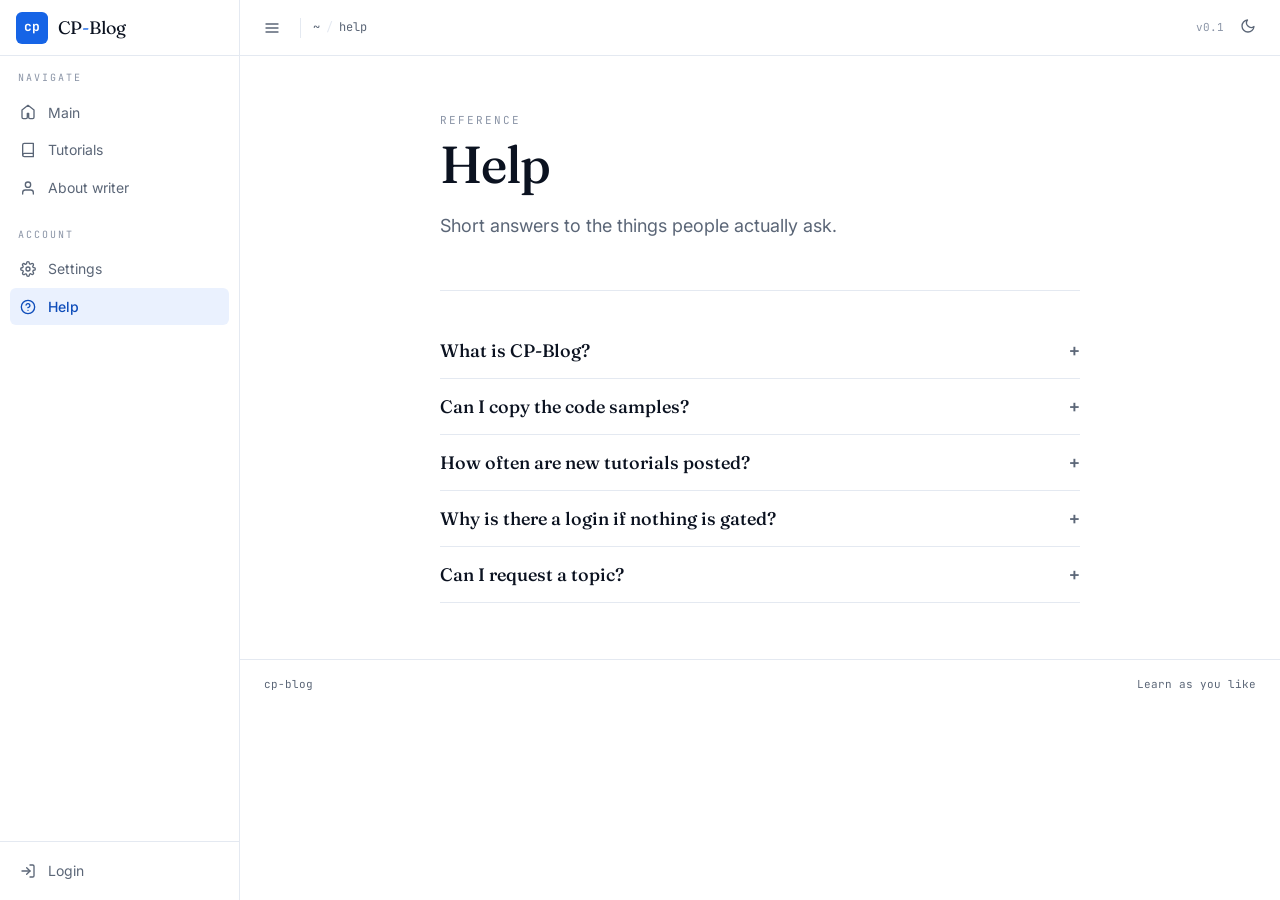
==== help.html @ 925a2780 "fully new update" ====
<!doctype html>
<html lang="en" data-theme="light">
<head>
<meta charset="utf-8" />
<meta name="viewport" content="width=device-width, initial-scale=1" />
<title>Help — CP-Blog</title>
<meta name="description" content="Hand-written competitive programming tutorials, notes and editorials." />
<link rel="preconnect" href="https://fonts.googleapis.com" />
<link rel="preconnect" href="https://fonts.gstatic.com" crossorigin />
<link href="https://fonts.googleapis.com/css2?family=JetBrains+Mono:wght@400;500;700&family=Inter:wght@400;500;600;700&family=Fraunces:opsz,wght@9..144,500;9..144,700&display=swap" rel="stylesheet" />
<link rel="stylesheet" href="assets/styles.css" />
</head>
<body>
<div class="app ">
  <div class="scrim"></div>
  <aside class="sidebar">
    <a class="brand" href="index.html">
      <span class="brand-mark">cp</span>
      <span class="brand-name nav-label">CP<span>-</span>Blog</span>
    </a>
    <div class="nav-section">
      <div class="nav-section-title">Navigate</div>
      <a class="nav-link" href="index.html"><svg viewBox="0 0 24 24" fill="none" stroke="currentColor" stroke-width="2" stroke-linecap="round" stroke-linejoin="round"><path d="M3 9l9-7 9 7v11a2 2 0 0 1-2 2h-4a2 2 0 0 1-2-2v-6h-2v6a2 2 0 0 1-2 2H5a2 2 0 0 1-2-2z"/></svg><span class="nav-label">Main</span></a><a class="nav-link" href="tutorials.html"><svg viewBox="0 0 24 24" fill="none" stroke="currentColor" stroke-width="2" stroke-linecap="round" stroke-linejoin="round"><path d="M4 19.5A2.5 2.5 0 0 1 6.5 17H20"/><path d="M6.5 2H20v20H6.5A2.5 2.5 0 0 1 4 19.5v-15A2.5 2.5 0 0 1 6.5 2z"/></svg><span class="nav-label">Tutorials</span></a><a class="nav-link" href="profile.html"><svg viewBox="0 0 24 24" fill="none" stroke="currentColor" stroke-width="2" stroke-linecap="round" stroke-linejoin="round"><path d="M20 21v-2a4 4 0 0 0-4-4H8a4 4 0 0 0-4 4v2"/><circle cx="12" cy="7" r="4"/></svg><span class="nav-label">About writer</span></a>
    </div>
    <div class="nav-section">
      <div class="nav-section-title">Account</div>
      <a class="nav-link" href="settings.html"><svg viewBox="0 0 24 24" fill="none" stroke="currentColor" stroke-width="2" stroke-linecap="round" stroke-linejoin="round"><circle cx="12" cy="12" r="3"/><path d="M19.4 15a1.65 1.65 0 0 0 .33 1.82l.06.06a2 2 0 1 1-2.83 2.83l-.06-.06a1.65 1.65 0 0 0-1.82-.33 1.65 1.65 0 0 0-1 1.51V21a2 2 0 1 1-4 0v-.09a1.65 1.65 0 0 0-1-1.51 1.65 1.65 0 0 0-1.82.33l-.06.06a2 2 0 1 1-2.83-2.83l.06-.06a1.65 1.65 0 0 0 .33-1.82 1.65 1.65 0 0 0-1.51-1H3a2 2 0 1 1 0-4h.09a1.65 1.65 0 0 0 1.51-1 1.65 1.65 0 0 0-.33-1.82l-.06-.06a2 2 0 1 1 2.83-2.83l.06.06a1.65 1.65 0 0 0 1.82.33h.01a1.65 1.65 0 0 0 1-1.51V3a2 2 0 1 1 4 0v.09a1.65 1.65 0 0 0 1 1.51h.01a1.65 1.65 0 0 0 1.82-.33l.06-.06a2 2 0 1 1 2.83 2.83l-.06.06a1.65 1.65 0 0 0-.33 1.82v.01a1.65 1.65 0 0 0 1.51 1H21a2 2 0 1 1 0 4h-.09a1.65 1.65 0 0 0-1.51 1z"/></svg><span class="nav-label">Settings</span></a><a class="nav-link active" href="help.html"><svg viewBox="0 0 24 24" fill="none" stroke="currentColor" stroke-width="2" stroke-linecap="round" stroke-linejoin="round"><circle cx="12" cy="12" r="10"/><path d="M9.09 9a3 3 0 0 1 5.83 1c0 2-3 3-3 3"/><line x1="12" y1="17" x2="12.01" y2="17"/></svg><span class="nav-label">Help</span></a>
    </div>
    <div class="sidebar-footer">
      <a class="nav-link" href="login.html"><svg viewBox="0 0 24 24" fill="none" stroke="currentColor" stroke-width="2" stroke-linecap="round" stroke-linejoin="round"><path d="M15 3h4a2 2 0 0 1 2 2v14a2 2 0 0 1-2 2h-4"/><polyline points="10 17 15 12 10 7"/><line x1="15" y1="12" x2="3" y2="12"/></svg><span class="nav-label">Login</span></a>
    </div>
  </aside>
  <div class="main">
    <header class="topbar">
      <button class="icon-btn" data-sidebar-toggle aria-label="Toggle sidebar"><svg viewBox="0 0 24 24" fill="none" stroke="currentColor" stroke-width="2" stroke-linecap="round" stroke-linejoin="round"><line x1="3" y1="6" x2="21" y2="6"/><line x1="3" y1="12" x2="21" y2="12"/><line x1="3" y1="18" x2="21" y2="18"/></svg></button>
      <span class="divider-v"></span>
      <nav id="crumbs" class="crumbs" data-page="help"></nav>
      <div class="right">
        <span class="version">v0.1</span>
        <button class="icon-btn" data-theme-toggle aria-label="Toggle theme"><span data-theme-icon></span></button>
      </div>
    </header>
    <main class="content">

<div class="container-narrow">
  <header class="section-divider">
    <div class="eyebrow" style="font-family:'JetBrains Mono',monospace;font-size:11px;text-transform:uppercase;letter-spacing:2px;color:var(--muted-2);margin-bottom:8px">Reference</div>
    <h1 class="hero" style="font-size:clamp(32px,5vw,52px)">Help</h1>
    <p class="lead">Short answers to the things people actually ask.</p>
  </header>
  <div><div class="faq-item"><button class="faq-q">What is CP-Blog?</button><div class="faq-a">A small personal site of hand written competitive programming tutorials. No course, no curriculum, just notes that helped me.</div></div><div class="faq-item"><button class="faq-q">Can I copy the code samples?</button><div class="faq-a">Yes. They are written to be readable first, fast second. Profile before you ship.</div></div><div class="faq-item"><button class="faq-q">How often are new tutorials posted?</button><div class="faq-a">Whenever a topic clicks for me. Roughly one per fortnight, sometimes two in a week.</div></div><div class="faq-item"><button class="faq-q">Why is there a login if nothing is gated?</button><div class="faq-a">Bookmarks, progress tracking and a weekly digest are coming. The shell is in place.</div></div><div class="faq-item"><button class="faq-q">Can I request a topic?</button><div class="faq-a">Reach me on any of the handles on the profile page. Persuasive examples earn priority.</div></div></div>
</div>

    </main>
    <footer class="footer">
      <span>cp-blog</span>
      <span>Learn as you like</span>
    </footer>
  </div>
</div>
<div id="toast" class="toast"><div class="t-title"></div><div class="t-desc"></div></div>
<script src="assets/tutorials.js"></script>
<script src="assets/app.js"></script>
</body>
</html>
---- assets/styles.css ----
:root {
  --bg: #ffffff;
  --fg: #0b1220;
  --muted: #5b6677;
  --muted-2: #8a94a6;
  --border: #e4e9f1;
  --rule: #e4e9f1;
  --card: #ffffff;
  --primary: #1664e6;
  --primary-fg: #ffffff;
  --primary-soft: #eaf1fe;
  --accent: #eaf1fe;
  --accent-fg: #0f4dba;
  --code-bg: #f4f7fc;
  --code-border: #e1e7f0;
  --shadow: 0 1px 0 rgba(15,30,60,.04);
}

html[data-theme="dark"] {
  --bg: #0a0a0a;
  --fg: #e8f3ec;
  --muted: #98a99e;
  --muted-2: #6e7d72;
  --border: #232323;
  --rule: #2a2a2a;
  --card: #0f0f0f;
  --primary: #25c764;
  --primary-fg: #0a0a0a;
  --primary-soft: #11261a;
  --accent: #11261a;
  --accent-fg: #44d97f;
  --code-bg: #121212;
  --code-border: #232323;
  --shadow: 0 1px 0 rgba(0,0,0,.4);
}

* { box-sizing: border-box; }
html, body { margin: 0; padding: 0; }

body {
  background: var(--bg);
  color: var(--fg);
  font-family: 'Inter', system-ui, -apple-system, Segoe UI, Roboto, sans-serif;
  font-size: 16px;
  line-height: 1.55;
  -webkit-font-smoothing: antialiased;
  -moz-osx-font-smoothing: grayscale;
}

a { color: inherit; text-decoration: none; }
button { font-family: inherit; }

::selection { background: color-mix(in srgb, var(--primary) 25%, transparent); }

.font-serif {
  font-family: 'Fraunces', Georgia, 'Times New Roman', serif;
  letter-spacing: -0.02em;
  font-weight: 500;
}

.font-mono {
  font-family: 'JetBrains Mono', ui-monospace, SFMono-Regular, Menlo, Consolas, monospace;
}

/* ======= Layout shell ======= */
.app {
  min-height: 100vh;
  padding-left: 240px;
  transition: padding-left .2s ease;
}

.app.collapsed { padding-left: 64px; }

.sidebar {
  border-right: 1px solid var(--border);
  background: var(--bg);
  display: flex;
  flex-direction: column;
  position: fixed;
  top: 0;
  left: 0;
  width: 240px;
  height: 100vh;
  overflow-y: auto;
  z-index: 40;
  transition: width .2s ease;
}

.app.collapsed .sidebar { width: 64px; }

.scrim { display: none; }

@media (max-width: 900px) {
  .app, .app.collapsed { padding-left: 0; }
  .sidebar {
    transform: translateX(-100%);
    transition: transform .2s ease;
    width: 260px;
    z-index: 60;
  }
  .app.menu-open .sidebar { transform: translateX(0); }
  .scrim {
    display: block;
    position: fixed; inset: 0;
    background: rgba(0,0,0,.5);
    z-index: 50;
    opacity: 0;
    pointer-events: none;
    transition: opacity .2s ease;
  }
  .app.menu-open .scrim { opacity: 1; pointer-events: auto; }
}

.sidebar .brand {
  display: flex;
  align-items: center;
  gap: 10px;
  padding: 14px 16px;
  border-bottom: 1px solid var(--border);
  height: 56px;
}

.brand-mark {
  width: 32px; height: 32px;
  background: var(--primary);
  color: var(--primary-fg);
  font-family: 'JetBrains Mono', monospace;
  font-weight: 700;
  font-size: 13px;
  display: grid; place-items: center;
  border-radius: 6px;
}

.brand-name { font-family: 'Fraunces', serif; font-size: 18px; }
.brand-name span { color: var(--primary); }

.app.collapsed .brand-name,
.app.collapsed .nav-label,
.app.collapsed .nav-section-title { display: none; }

.app.collapsed .sidebar .brand { justify-content: center; padding: 14px 8px; }

.nav-section {
  padding: 14px 10px 6px;
}

.nav-section-title {
  font-family: 'JetBrains Mono', monospace;
  font-size: 10px;
  text-transform: uppercase;
  letter-spacing: 2px;
  color: var(--muted-2);
  padding: 0 8px 8px;
}

.nav-link {
  display: flex;
  align-items: center;
  gap: 12px;
  padding: 8px 10px;
  border-radius: 6px;
  color: var(--muted);
  font-size: 14px;
  cursor: pointer;
  transition: background-color .15s, color .15s;
}
.nav-link:hover { background: color-mix(in srgb, var(--accent) 60%, transparent); color: var(--fg); }
.nav-link.active { background: var(--accent); color: var(--accent-fg); font-weight: 500; }
.nav-link svg { width: 16px; height: 16px; flex-shrink: 0; }

.sidebar-footer {
  margin-top: auto;
  border-top: 1px solid var(--border);
  padding: 10px;
}

/* ======= Main column ======= */
.main {
  display: flex;
  flex-direction: column;
  min-width: 0;
}

.topbar {
  height: 56px;
  border-bottom: 1px solid var(--border);
  background: color-mix(in srgb, var(--bg) 80%, transparent);
  backdrop-filter: blur(8px);
  display: flex;
  align-items: center;
  gap: 12px;
  padding: 0 16px;
  position: sticky;
  top: 0;
  z-index: 30;
}

.icon-btn {
  background: transparent;
  border: none;
  width: 32px; height: 32px;
  display: grid; place-items: center;
  cursor: pointer;
  color: var(--muted);
  border-radius: 6px;
}
.icon-btn:hover { background: var(--accent); color: var(--fg); }
.icon-btn svg { width: 16px; height: 16px; }

.divider-v { width: 1px; height: 20px; background: var(--border); }

.crumbs {
  font-family: 'JetBrains Mono', monospace;
  font-size: 12px;
  color: var(--muted);
  display: flex; align-items: center; gap: 6px;
}
.crumbs a:hover { color: var(--fg); }
.crumbs .sep { color: var(--border); }

.topbar .right { margin-left: auto; display: flex; align-items: center; gap: 8px; }
.version { font-family: 'JetBrains Mono', monospace; font-size: 11px; color: var(--muted-2); }

.content { flex: 1; }

.footer {
  border-top: 1px solid var(--border);
  padding: 16px 24px;
  font-family: 'JetBrains Mono', monospace;
  font-size: 11px;
  color: var(--muted);
  display: flex; flex-wrap: wrap; justify-content: space-between; gap: 8px;
}

/* ======= Containers ======= */
.container { max-width: 960px; margin: 0 auto; padding: 40px 24px; }
.container-narrow { max-width: 720px; margin: 0 auto; padding: 40px 24px; }
@media (min-width: 768px) { .container, .container-narrow { padding: 56px 40px; } }

.section-divider { border-bottom: 1px solid var(--rule); padding-bottom: 32px; margin-bottom: 32px; }

/* ======= Hero ======= */
.kicker {
  font-family: 'JetBrains Mono', monospace;
  font-size: 12px;
  color: var(--muted);
  display: inline-flex; align-items: center; gap: 8px;
  margin-bottom: 18px;
}
.kicker svg { width: 14px; height: 14px; }

h1.hero {
  font-family: 'Fraunces', serif;
  font-size: clamp(36px, 6vw, 64px);
  line-height: 1.05;
  letter-spacing: -0.02em;
  margin: 0;
  font-weight: 500;
}
h1.hero .accent { color: var(--primary); }

.lead {
  margin-top: 20px;
  font-size: 18px;
  color: var(--muted);
  max-width: 640px;
  line-height: 1.6;
}

.actions { margin-top: 28px; display: flex; flex-wrap: wrap; gap: 12px; }

.btn {
  display: inline-flex; align-items: center; gap: 6px;
  padding: 10px 18px;
  border-radius: 6px;
  font-size: 14px;
  font-weight: 500;
  cursor: pointer;
  border: 1px solid transparent;
  transition: opacity .15s, background-color .15s;
}
.btn-primary { background: var(--primary); color: var(--primary-fg); }
.btn-primary:hover { opacity: .9; }
.btn-outline { background: transparent; color: var(--fg); border-color: var(--border); }
.btn-outline:hover { background: var(--accent); }
.btn svg { width: 14px; height: 14px; }

.btn-block { width: 100%; justify-content: center; }

/* ======= Stats grid ======= */
.stats {
  margin-top: 40px;
  display: grid;
  grid-template-columns: repeat(3, minmax(0, 1fr));
  gap: 16px;
  max-width: 420px;
  font-family: 'JetBrains Mono', monospace;
  font-size: 12px;
}
.stat {
  border-left: 2px solid var(--primary);
  padding-left: 12px;
}
.stat .v { color: var(--fg); font-size: 15px; }
.stat .l { color: var(--muted-2); text-transform: uppercase; letter-spacing: 2px; font-size: 10px; }

/* ======= Section heads ======= */
.section-head {
  display: flex; align-items: end; justify-content: space-between;
  margin-bottom: 24px;
}
.section-head .eyebrow {
  font-family: 'JetBrains Mono', monospace;
  font-size: 11px;
  text-transform: uppercase;
  letter-spacing: 2px;
  color: var(--muted-2);
  margin-bottom: 4px;
}
.section-head h2 {
  font-family: 'Fraunces', serif;
  margin: 0;
  font-size: 28px;
  font-weight: 500;
  letter-spacing: -0.01em;
}
.section-head .more {
  font-family: 'JetBrains Mono', monospace;
  font-size: 12px;
  color: var(--muted);
  display: inline-flex; align-items: center; gap: 4px;
}
.section-head .more:hover { color: var(--fg); }

/* ======= Tutorial list ======= */
.list {
  list-style: none;
  margin: 0; padding: 0;
  border-top: 1px solid var(--border);
  border-bottom: 1px solid var(--border);
}
.list li { border-bottom: 1px solid var(--border); }
.list li:last-child { border-bottom: 0; }

.list-item {
  display: grid;
  grid-template-columns: 1fr;
  gap: 8px;
  padding: 20px 8px;
  margin: 0 -8px;
  border-radius: 4px;
  transition: background-color .15s;
}
.list-item:hover { background: color-mix(in srgb, var(--accent) 50%, transparent); }
.list-item:hover .list-title { color: var(--primary); }

@media (min-width: 768px) {
  .list-item {
    grid-template-columns: 110px 1fr 110px;
    align-items: baseline;
    gap: 16px;
  }
  .list-item .date { text-align: left; }
  .list-item .badge-cell { display: flex; justify-content: flex-end; }
}

.list-item .date {
  font-family: 'JetBrains Mono', monospace;
  font-size: 12px;
  color: var(--muted);
}
.list-title {
  font-family: 'Fraunces', serif;
  font-size: 22px;
  font-weight: 500;
  margin: 0;
  transition: color .15s;
  letter-spacing: -0.01em;
}
.list-excerpt {
  margin: 6px 0 0;
  color: var(--muted);
  font-size: 14px;
  display: -webkit-box;
  -webkit-line-clamp: 2;
  -webkit-box-orient: vertical;
  overflow: hidden;
}
.tags { margin-top: 8px; display: flex; flex-wrap: wrap; gap: 8px; }
.tag {
  font-family: 'JetBrains Mono', monospace;
  font-size: 10px;
  color: var(--muted-2);
}

/* ======= Difficulty badge ======= */
.badge {
  display: inline-flex; align-items: center;
  padding: 2px 8px;
  border-radius: 999px;
  border: 1px solid;
  font-family: 'JetBrains Mono', monospace;
  font-size: 10px;
  text-transform: uppercase;
  letter-spacing: 1.5px;
}
.badge.easy { background: color-mix(in srgb, var(--primary) 10%, transparent); color: var(--primary); border-color: color-mix(in srgb, var(--primary) 30%, transparent); }
.badge.medium { background: var(--accent); color: var(--accent-fg); border-color: var(--border); }
.badge.hard { background: color-mix(in srgb, #e53935 10%, transparent); color: #e53935; border-color: color-mix(in srgb, #e53935 30%, transparent); }

/* ======= Filters ======= */
.toolbar {
  display: flex; flex-direction: column;
  gap: 16px;
  margin-bottom: 28px;
}
@media (min-width: 768px) {
  .toolbar { flex-direction: row; justify-content: space-between; align-items: center; }
}

.search {
  position: relative;
  width: 100%;
  max-width: 360px;
}
.search svg { position: absolute; left: 12px; top: 50%; transform: translateY(-50%); width: 16px; height: 16px; color: var(--muted-2); }
.search input {
  width: 100%;
  background: var(--bg);
  border: 1px solid var(--border);
  color: var(--fg);
  padding: 9px 12px 9px 36px;
  border-radius: 6px;
  font-family: 'JetBrains Mono', monospace;
  font-size: 13px;
  outline: none;
}
.search input:focus { border-color: var(--primary); }

.chips { display: flex; flex-wrap: wrap; gap: 8px; }
.chip {
  background: transparent;
  border: 1px solid var(--border);
  color: var(--muted);
  padding: 5px 10px;
  border-radius: 4px;
  font-family: 'JetBrains Mono', monospace;
  font-size: 11px;
  text-transform: uppercase;
  letter-spacing: 1.5px;
  cursor: pointer;
  transition: color .15s, border-color .15s, background-color .15s;
}
.chip:hover { color: var(--fg); border-color: color-mix(in srgb, var(--fg) 40%, transparent); }
.chip.active { background: var(--primary); color: var(--primary-fg); border-color: var(--primary); }

.empty {
  border: 1px dashed var(--border);
  border-radius: 6px;
  padding: 48px 24px;
  text-align: center;
  font-family: 'JetBrains Mono', monospace;
  font-size: 13px;
  color: var(--muted);
}

/* ======= Article ======= */
.back-link {
  display: inline-flex; align-items: center; gap: 6px;
  font-family: 'JetBrains Mono', monospace;
  font-size: 12px;
  color: var(--muted);
  margin-bottom: 32px;
}
.back-link:hover { color: var(--fg); }
.back-link svg { width: 14px; height: 14px; }

.article-meta {
  display: flex; align-items: center; gap: 12px;
  font-family: 'JetBrains Mono', monospace;
  font-size: 12px;
  color: var(--muted);
  margin-bottom: 16px;
  flex-wrap: wrap;
}
.article-meta .sep { color: var(--border); }
.article-meta .read { display: inline-flex; align-items: center; gap: 4px; }
.article-meta svg { width: 12px; height: 12px; }

h1.article-title {
  font-family: 'Fraunces', serif;
  font-size: clamp(32px, 5vw, 52px);
  line-height: 1.1;
  letter-spacing: -0.02em;
  margin: 0;
  font-weight: 500;
}
.article-excerpt {
  margin-top: 16px;
  font-size: 18px;
  color: var(--muted);
  line-height: 1.6;
}

.article-meta-row { margin-top: 20px; display: flex; flex-wrap: wrap; gap: 8px; align-items: center; }

.prose { color: color-mix(in srgb, var(--fg) 90%, transparent); line-height: 1.7; }
.prose h2 { font-family: 'Fraunces', serif; font-size: 28px; margin: 40px 0 12px; color: var(--fg); font-weight: 500; letter-spacing: -0.01em; }
.prose h3 { font-family: 'Fraunces', serif; font-size: 22px; margin: 32px 0 8px; color: var(--fg); font-weight: 500; }
.prose p { margin: 16px 0; }
.prose ul, .prose ol { margin: 16px 0; padding-left: 24px; }
.prose li { margin: 6px 0; }
.prose code {
  font-family: 'JetBrains Mono', monospace;
  font-size: 0.9em;
  padding: 2px 6px;
  border-radius: 4px;
  background: var(--code-bg);
  border: 1px solid var(--code-border);
}
.prose pre {
  font-family: 'JetBrains Mono', monospace;
  font-size: 13px;
  background: var(--code-bg);
  border: 1px solid var(--code-border);
  border-radius: 6px;
  padding: 16px;
  margin: 20px 0;
  overflow-x: auto;
  line-height: 1.55;
}
.prose pre code { padding: 0; background: transparent; border: 0; font-size: inherit; }
.prose blockquote {
  border-left: 2px solid var(--primary);
  padding-left: 16px;
  margin: 20px 0;
  font-style: italic;
  color: var(--muted);
}
.prose a { color: var(--primary); text-decoration: underline; text-decoration-color: color-mix(in srgb, var(--primary) 40%, transparent); text-underline-offset: 4px; }
.prose a:hover { text-decoration-color: var(--primary); }

.article-nav {
  margin-top: 56px; padding-top: 32px;
  border-top: 1px solid var(--border);
  display: grid; grid-template-columns: 1fr 1fr; gap: 16px;
  font-family: 'JetBrains Mono', monospace;
  font-size: 12px;
}
.article-nav .nav-prev, .article-nav .nav-next { color: var(--muted); display: block; }
.article-nav .nav-next { text-align: right; }
.article-nav .nav-label { display: block; text-transform: uppercase; letter-spacing: 2px; font-size: 10px; margin-bottom: 4px; }
.article-nav .nav-title { font-family: 'Fraunces', serif; font-size: 16px; color: var(--fg); }
.article-nav a:hover .nav-title { color: var(--primary); }

/* ======= Profile ======= */
.profile-head {
  display: flex; flex-direction: column; gap: 24px;
  padding-bottom: 32px;
  border-bottom: 1px solid var(--border);
}
@media (min-width: 768px) { .profile-head { flex-direction: row; align-items: flex-end; } }

.avatar {
  width: 96px; height: 96px;
  border-radius: 6px;
  background: color-mix(in srgb, var(--primary) 10%, transparent);
  border: 1px solid color-mix(in srgb, var(--primary) 30%, transparent);
  color: var(--primary);
  font-family: 'JetBrains Mono', monospace;
  font-weight: 700;
  font-size: 28px;
  display: grid; place-items: center;
}

.section-title-row {
  font-family: 'JetBrains Mono', monospace;
  font-size: 11px;
  text-transform: uppercase;
  letter-spacing: 2px;
  color: var(--muted-2);
  margin: 40px 0 16px;
  display: inline-flex; align-items: center; gap: 8px;
}
.section-title-row svg { width: 14px; height: 14px; }

.stats-grid {
  display: grid;
  grid-template-columns: repeat(2, 1fr);
  gap: 12px;
}
@media (min-width: 768px) { .stats-grid { grid-template-columns: repeat(4, 1fr); } }
.stat-card {
  border: 1px solid var(--border);
  border-radius: 6px;
  padding: 16px;
}
.stat-card .v { font-family: 'Fraunces', serif; font-size: 24px; }
.stat-card .l {
  font-family: 'JetBrains Mono', monospace;
  font-size: 11px;
  text-transform: uppercase;
  letter-spacing: 2px;
  color: var(--muted-2);
  margin-top: 4px;
}
.stat-card .n {
  font-family: 'JetBrains Mono', monospace;
  font-size: 11px;
  color: var(--primary);
  margin-top: 2px;
}

.handles { list-style: none; padding: 0; margin: 0; border-top: 1px solid var(--border); border-bottom: 1px solid var(--border); }
.handles li { display: flex; justify-content: space-between; padding: 12px 0; border-bottom: 1px solid var(--border); font-family: 'JetBrains Mono', monospace; font-size: 14px; }
.handles li:last-child { border-bottom: 0; }
.handles .site { color: var(--muted); }

.note-card {
  border: 1px solid var(--border);
  border-radius: 6px;
  padding: 20px;
  line-height: 1.7;
}

/* ======= Settings ======= */
.setting-row {
  display: flex; align-items: center; justify-content: space-between;
  gap: 24px;
  padding: 20px 0;
  border-bottom: 1px solid var(--border);
}
.setting-row h3 { font-family: 'Fraunces', serif; margin: 0; font-size: 18px; font-weight: 500; }
.setting-row p { margin: 4px 0 0; color: var(--muted); font-size: 14px; }

.toggle {
  position: relative;
  width: 40px; height: 22px;
  background: var(--border);
  border-radius: 999px;
  cursor: pointer;
  transition: background-color .15s;
  border: 0;
  flex-shrink: 0;
}
.toggle::after {
  content: "";
  position: absolute;
  top: 2px; left: 2px;
  width: 18px; height: 18px;
  background: #fff;
  border-radius: 50%;
  transition: transform .15s;
}
.toggle.on { background: var(--primary); }
.toggle.on::after { transform: translateX(18px); }
.toggle.disabled { opacity: .5; cursor: not-allowed; }

.toggle-row { display: flex; align-items: center; gap: 12px; }
.toggle-row .label-mono { font-family: 'JetBrains Mono', monospace; font-size: 12px; color: var(--muted); }

/* ======= Login ======= */
.center-min {
  min-height: calc(100vh - 56px - 60px);
  display: grid; place-items: center;
  padding: 48px 24px;
}
.login-box { width: 100%; max-width: 380px; }
.login-head { text-align: center; margin-bottom: 32px; }
.login-head .kicker { display: inline-flex; margin-bottom: 8px; }
.login-head h1 { font-family: 'Fraunces', serif; font-size: 28px; margin: 0; font-weight: 500; }
.login-head p { color: var(--muted); margin-top: 8px; font-size: 14px; }

.login-form {
  background: var(--card);
  border: 1px solid var(--border);
  border-radius: 6px;
  padding: 24px;
  display: flex; flex-direction: column; gap: 16px;
}
.field { display: flex; flex-direction: column; gap: 6px; }
.field label {
  font-family: 'JetBrains Mono', monospace;
  font-size: 11px;
  text-transform: uppercase;
  letter-spacing: 2px;
  color: var(--muted);
}
.field input {
  background: var(--bg);
  border: 1px solid var(--border);
  color: var(--fg);
  padding: 9px 12px;
  border-radius: 6px;
  font-family: inherit;
  font-size: 14px;
  outline: none;
}
.field input:focus { border-color: var(--primary); }

.login-foot {
  text-align: center;
  font-family: 'JetBrains Mono', monospace;
  font-size: 12px;
  color: var(--muted);
}
.login-foot a { color: var(--primary); }
.login-foot a:hover { text-decoration: underline; }

/* ======= FAQ ======= */
.faq-item { border-bottom: 1px solid var(--border); }
.faq-q {
  width: 100%;
  background: transparent;
  border: 0;
  text-align: left;
  font-family: 'Fraunces', serif;
  font-size: 18px;
  color: var(--fg);
  padding: 16px 0;
  cursor: pointer;
  display: flex; justify-content: space-between; align-items: center;
  font-weight: 500;
}
.faq-q::after {
  content: "+";
  font-family: 'JetBrains Mono', monospace;
  color: var(--muted);
  font-size: 18px;
}
.faq-item.open .faq-q::after { content: "−"; }
.faq-a {
  display: none;
  padding: 0 0 16px;
  color: var(--muted);
  line-height: 1.7;
}
.faq-item.open .faq-a { display: block; }

/* ======= Toast ======= */
.toast {
  position: fixed;
  bottom: 24px; right: 24px;
  background: var(--card);
  border: 1px solid var(--border);
  border-radius: 6px;
  padding: 12px 16px;
  box-shadow: 0 8px 24px rgba(0,0,0,.12);
  z-index: 100;
  max-width: 320px;
  opacity: 0;
  transform: translateY(8px);
  transition: opacity .2s, transform .2s;
  pointer-events: none;
}
.toast.show { opacity: 1; transform: translateY(0); }
.toast .t-title { font-weight: 600; font-size: 14px; }
.toast .t-desc { color: var(--muted); font-size: 13px; margin-top: 2px; }

/* mobile sidebar handled in layout shell above */
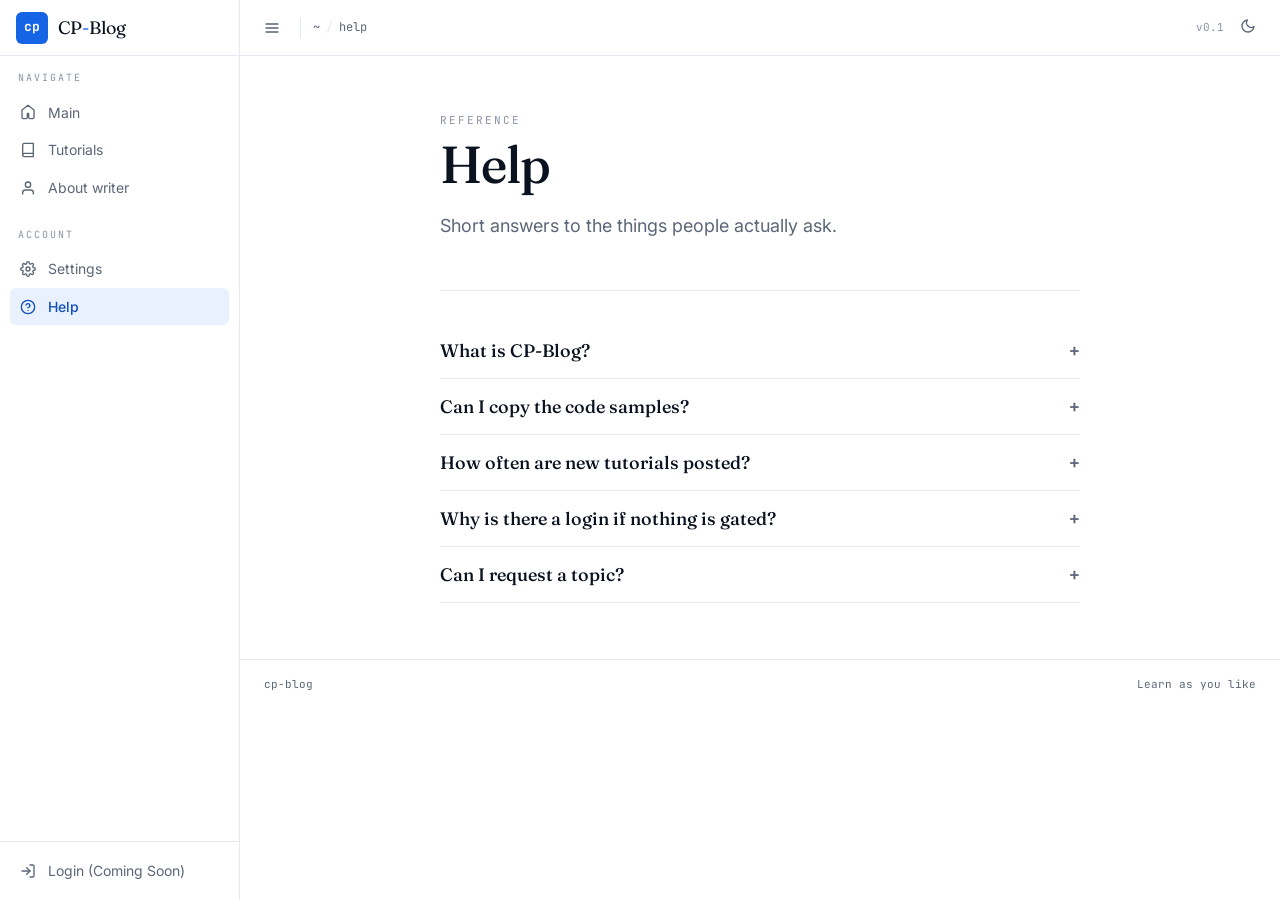
==== commit bf843dae: "fibonacci" ====
--- a/help.html
+++ b/help.html
@@ -27,7 +27,7 @@
       <a class="nav-link" href="settings.html"><svg viewBox="0 0 24 24" fill="none" stroke="currentColor" stroke-width="2" stroke-linecap="round" stroke-linejoin="round"><circle cx="12" cy="12" r="3"/><path d="M19.4 15a1.65 1.65 0 0 0 .33 1.82l.06.06a2 2 0 1 1-2.83 2.83l-.06-.06a1.65 1.65 0 0 0-1.82-.33 1.65 1.65 0 0 0-1 1.51V21a2 2 0 1 1-4 0v-.09a1.65 1.65 0 0 0-1-1.51 1.65 1.65 0 0 0-1.82.33l-.06.06a2 2 0 1 1-2.83-2.83l.06-.06a1.65 1.65 0 0 0 .33-1.82 1.65 1.65 0 0 0-1.51-1H3a2 2 0 1 1 0-4h.09a1.65 1.65 0 0 0 1.51-1 1.65 1.65 0 0 0-.33-1.82l-.06-.06a2 2 0 1 1 2.83-2.83l.06.06a1.65 1.65 0 0 0 1.82.33h.01a1.65 1.65 0 0 0 1-1.51V3a2 2 0 1 1 4 0v.09a1.65 1.65 0 0 0 1 1.51h.01a1.65 1.65 0 0 0 1.82-.33l.06-.06a2 2 0 1 1 2.83 2.83l-.06.06a1.65 1.65 0 0 0-.33 1.82v.01a1.65 1.65 0 0 0 1.51 1H21a2 2 0 1 1 0 4h-.09a1.65 1.65 0 0 0-1.51 1z"/></svg><span class="nav-label">Settings</span></a><a class="nav-link active" href="help.html"><svg viewBox="0 0 24 24" fill="none" stroke="currentColor" stroke-width="2" stroke-linecap="round" stroke-linejoin="round"><circle cx="12" cy="12" r="10"/><path d="M9.09 9a3 3 0 0 1 5.83 1c0 2-3 3-3 3"/><line x1="12" y1="17" x2="12.01" y2="17"/></svg><span class="nav-label">Help</span></a>
     </div>
     <div class="sidebar-footer">
-      <a class="nav-link" href="login.html"><svg viewBox="0 0 24 24" fill="none" stroke="currentColor" stroke-width="2" stroke-linecap="round" stroke-linejoin="round"><path d="M15 3h4a2 2 0 0 1 2 2v14a2 2 0 0 1-2 2h-4"/><polyline points="10 17 15 12 10 7"/><line x1="15" y1="12" x2="3" y2="12"/></svg><span class="nav-label">Login</span></a>
+      <a class="nav-link" href=""><svg viewBox="0 0 24 24" fill="none" stroke="currentColor" stroke-width="2" stroke-linecap="round" stroke-linejoin="round"><path d="M15 3h4a2 2 0 0 1 2 2v14a2 2 0 0 1-2 2h-4"/><polyline points="10 17 15 12 10 7"/><line x1="15" y1="12" x2="3" y2="12"/></svg><span class="nav-label">Login (Coming Soon)</span></a>
     </div>
   </aside>
   <div class="main">
